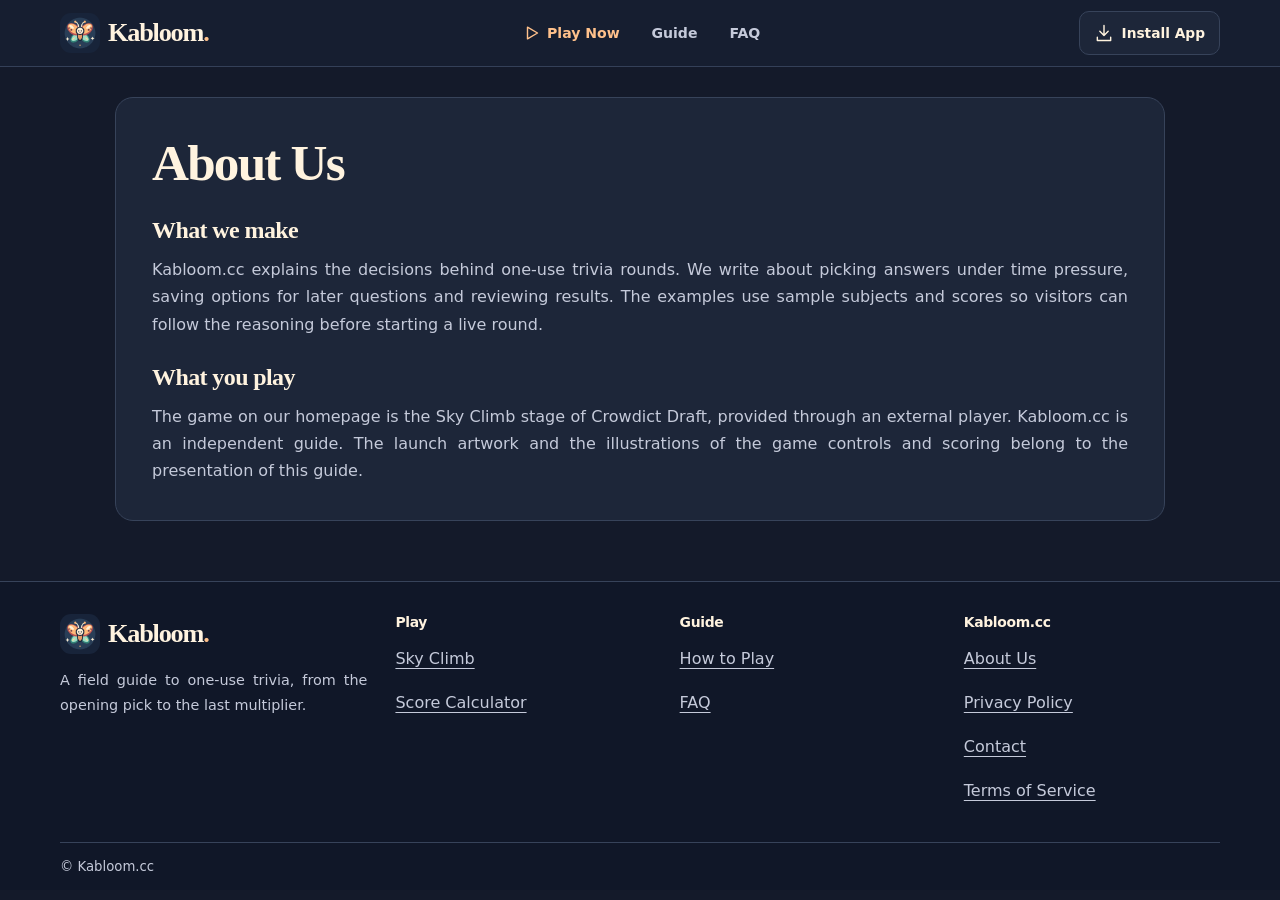
==== about/index.html @ 03c5b760 "Publish Kabloom static site" ====
<!doctype html>
<html lang="en"><head><meta charset="utf-8"><meta name="viewport" content="width=device-width, initial-scale=1">
<title>About Us | Kabloom.cc</title><meta name="description" content="Learn why Kabloom.cc pairs a one-use trivia strategy guide with the independent Sky Climb challenge.">
<link rel="canonical" href="https://kabloom.cc/about/">
<meta name="theme-color" content="#161d31"><meta property="og:type" content="website"><meta property="og:site_name" content="Kabloom.cc">
<meta property="og:title" content="About Us | Kabloom.cc"><meta property="og:description" content="Learn why Kabloom.cc pairs a one-use trivia strategy guide with the independent Sky Climb challenge.">
<meta property="og:image" content="https://kabloom.cc/images/kabloom-sky-climb-cover.webp"><meta name="twitter:card" content="summary_large_image">
<link rel="icon" type="image/svg+xml" href="/images/kabloom-logo.svg">
<link rel="apple-touch-icon" href="/images/kabloom-icon-192.png"><link rel="manifest" href="/manifest.webmanifest">
<link rel="stylesheet" href="/site.css"><script defer data-domain="kabloom.cc" data-api="https://data.1back.link/api/send" src="https://data.1back.link/js/app.js"></script><script type="module" src="/site.mjs"></script></head>
<body><a class="skip" href="#main">Skip to content</a><header class="top"><div class="top-inner wrap">
  <a href="/" class="brand"><img src="/images/kabloom-logo.webp" width="40" height="40" alt=""><span>Kabloom<span class="brand-dot">.</span></span></a><nav aria-label="Primary navigation"><a class="play-link" href="/#play"><svg viewBox="0 0 24 24" aria-hidden="true" fill="none" stroke="currentColor" stroke-width="1.7" stroke-linecap="round" stroke-linejoin="round"><path d="m9 5 12 7-12 7V5Z"/></svg><span>Play Now</span></a><a class="guide-link" href="/#guide">Guide</a><a class="faq-link" href="/#faq">FAQ</a></nav>
  <button class="button install" type="button" data-install><svg viewBox="0 0 24 24" aria-hidden="true" fill="none" stroke="currentColor" stroke-width="1.7" stroke-linecap="round" stroke-linejoin="round"><path d="M12 3v12m-5-5 5 5 5-5M4 17v4h16v-4"/></svg><span>Install App</span></button>
</div></header><main id="main" class="reading wrap info"><article class="panel prose"><h1>About Us</h1>
      <section><h2>What we make</h2><p>Kabloom.cc explains the decisions behind one-use trivia rounds. We write about picking answers under time pressure, saving options for later questions and reviewing results. The examples use sample subjects and scores so visitors can follow the reasoning before starting a live round.</p></section><section><h2>What you play</h2><p>The game on our homepage is the Sky Climb stage of Crowdict Draft, provided through an external player. Kabloom.cc is an independent guide. The launch artwork and the illustrations of the game controls and scoring belong to the presentation of this guide.</p></section></article></main><footer class="footer"><div class="footer-grid wrap">
  <div><a href="/" class="brand"><img src="/images/kabloom-logo.webp" width="40" height="40" alt=""><span>Kabloom<span class="brand-dot">.</span></span></a><p>A field guide to one-use trivia, from the opening pick to the last multiplier.</p></div>
  <nav aria-label="Game"><h2>Play</h2><a href="/#play">Sky Climb</a><a href="/#calculator">Score Calculator</a></nav>
  <nav aria-label="Guide"><h2>Guide</h2><a href="/#guide">How to Play</a><a href="/#faq">FAQ</a></nav>
  <nav aria-label="Site information"><h2>Kabloom.cc</h2><a href="/about/">About Us</a><a href="/privacy/">Privacy Policy</a><a href="/contact/">Contact</a><a href="/terms/">Terms of Service</a></nav>
</div><div class="copyright wrap">© Kabloom.cc</div></footer><dialog id="install-dialog" aria-labelledby="install-title"><div class="dialog-body">
  <button type="button" class="icon-button" aria-label="Close installation help" title="Close installation help" data-close-dialog><svg viewBox="0 0 24 24" aria-hidden="true" fill="none" stroke="currentColor" stroke-width="1.7" stroke-linecap="round" stroke-linejoin="round"><path d="m6 6 12 12M6 18 18 6"/></svg></button>
  <h2 id="install-title">Install Kabloom</h2><p>Keep the guide one tap away. The live game needs internet access.</p>
  <button type="button" class="button primary" id="native-install" hidden><svg viewBox="0 0 24 24" aria-hidden="true" fill="none" stroke="currentColor" stroke-width="1.7" stroke-linecap="round" stroke-linejoin="round"><path d="M12 3v12m-5-5 5 5 5-5M4 17v4h16v-4"/></svg> Install app</button>
  <div id="install-help"><p>On iPhone or iPad, open Safari’s Share menu and choose <strong>Add to Home Screen</strong>. On other browsers, look for <strong>Install</strong> or <strong>Add to Home Screen</strong> in the browser menu. You can also bookmark this page.</p></div>
  <button type="button" class="button secondary" data-copy>Copy site link</button>
  <label class="share-field" hidden>Site link <input readonly value="https://kabloom.cc/"></label><p role="status" class="feedback"></p>
</div></dialog></body></html>
---- site.css ----
:root {
  color-scheme: dark;
  --page: #141a2a;
  --panel: #1d2639;
  --dark: #101728;
  --line: #37435a;
  --text: #fff3df;
  --muted: #c5cada;
  --mint: #a2e0c8;
  --peach: #ffc18b;
  --font-heading: Georgia, "Times New Roman", serif;
  font-family: system-ui, -apple-system, "Segoe UI", sans-serif;
  background: var(--page);
  color: var(--text);
}
* { box-sizing: border-box; }
[hidden] { display: none !important; }
body { margin: 0; }
a { color: var(--mint); text-underline-offset: .24em; }
button, input, select { font: inherit; }
button, summary { cursor: pointer; }
button { color: inherit; }
button:disabled { cursor: wait; opacity: .72; }
img { max-width: 100%; display: block; }
svg { width: 20px; height: 20px; flex: 0 0 auto; }
h1, h2 { font-family: var(--font-heading); font-weight: 700; text-wrap: balance; line-height: 1.12; margin: 0 0 .5em; }
h1 { font-size: clamp(1.9rem, 4vw, 3.25rem); letter-spacing: -.035em; }
h2 { font-size: clamp(1.48rem, 2.8vw, 2.25rem); letter-spacing: -.025em; }
p, figcaption, .prose li {
  text-align: justify;
  text-align-last: start;
  hyphens: auto;
  overflow-wrap: anywhere;
  line-height: 1.7;
  color: var(--muted);
}
p { margin: 0 0 .85em; }
p:last-child { margin-bottom: 0; }
:focus-visible { outline: 3px solid var(--mint); outline-offset: 3px; }
.wrap { width: min(1160px, calc(100% - 40px)); margin-inline: auto; }
.skip { position: absolute; z-index: 6; inset: 5px auto auto 10px; transform: translateY(-180%); padding: 10px; background: var(--dark); }
.skip:focus { transform: none; }
.top { border-bottom: 1px solid #344058; background: #161e30; }
.top-inner { min-height: 66px; display: grid; grid-template-columns: 1fr auto 1fr; align-items: center; gap: 16px; }
.brand { display: inline-flex; width: fit-content; align-items: center; gap: 8px; color: var(--text); text-decoration: none; font: 700 1.64rem/1 var(--font-heading); letter-spacing: -.045em; min-height: 44px; }
.brand img { border-radius: 11px; }
.brand-dot { color: var(--peach); }
.top nav { display: flex; align-items: center; gap: 8px; }
.top nav a, .jump-links a, .after-player a {
  min-height: 44px; padding: 0 12px; display: inline-flex; align-items: center; justify-content: center; gap: 7px;
  border-radius: 10px; text-decoration: none; color: var(--muted); font-weight: 650; font-size: .88rem;
}
.top nav a:hover, .jump-links a:hover, .after-player a:hover { background: #2b354b; color: var(--text); }
.top nav .play-link { color: var(--peach); animation: play-more-bounce 1s ease-in-out infinite both; will-change: transform; }
@keyframes play-more-bounce {
  0%, 100% { transform: translate3d(0, 0, 0); }
  40% { transform: translate3d(0, -8px, 0); }
  58% { transform: translate3d(0, -3px, 0); }
}
.button, .icon-button {
  border-radius: 10px; border: 1px solid var(--line); min-height: 44px; display: inline-flex; align-items: center;
  justify-content: center; gap: 8px; padding: 8px 14px; font-weight: 700; text-decoration: none; color: var(--text); background: var(--panel);
  transition: background-color .18s, border-color .18s;
}
.install { justify-self: end; white-space: nowrap; font-size: .86rem; }
.button:hover, .icon-button:hover { border-color: var(--mint); background: #29384f; }
.primary { background: var(--peach); border-color: var(--peach); color: #291a21; }
.primary:hover { background: #ffe0b9; border-color: #ffe0b9; }
.secondary { background: #27334a; }
.icon-button { width: 44px; height: 44px; padding: 0; }
.icon-button[aria-pressed="true"] { color: var(--peach); border-color: var(--peach); }
#save[aria-pressed="true"] svg { fill: currentColor; }
.play-section { width: min(1120px, calc(100% - 40px)); margin-top: 24px; }
@media (min-width: 801px) {
  .play-section { width: min(1120px, calc(100% - 40px), max(730px, (100svh - 250px) * 16 / 9)); }
}
.game-heading { display: flex; justify-content: space-between; align-items: center; gap: 12px; margin-bottom: 14px; }
.game-heading h1 { margin-bottom: 5px; }
.game-heading p { color: var(--mint); font-size: .92rem; }
.page-actions, .player-actions { display: flex; gap: 6px; }
.player { border-radius: 17px; background: var(--dark); border: 1px solid var(--line); overflow: hidden; box-shadow: 0 17px 48px #0004; }
.player-bar { display: flex; min-height: 53px; justify-content: space-between; align-items: center; padding: 4px 8px 4px 14px; gap: 6px; }
.player-bar > span { display: inline-flex; gap: 8px; align-items: center; font-size: .83rem; font-weight: 700; white-space: nowrap; }
.player-bar i { width: 8px; height: 8px; border-radius: 50%; background: var(--mint); }
.viewport { width: 100%; aspect-ratio: 16 / 9; position: relative; background: #151929; }
.launch-cover, .launch-cover::after, .viewport iframe { position: absolute; inset: 0; width: 100%; height: 100%; border: 0; }
.launch-cover img { width: 100%; height: 100%; object-fit: cover; }
.launch-cover::after { content: ""; background: linear-gradient(90deg, #10162ad9, #10162a55 49%, transparent 75%); pointer-events: none; }
.cover-copy { position: absolute; z-index: 1; inset: 0 auto 0 6.5%; display: flex; flex-direction: column; align-items: start; justify-content: center; gap: clamp(5px, 2vw, 22px); }
.cover-copy > span { color: var(--mint); font-weight: 750; font-size: clamp(.67rem, 1.4vw, .84rem); letter-spacing: .11em; text-transform: uppercase; }
.cover-copy strong { font: 700 clamp(1.45rem, 5.5vw, 4.7rem)/.97 var(--font-heading); letter-spacing: -.05em; }
.cover-copy .button { margin-top: 4px; }
.player:fullscreen { display: grid; grid-template-rows: auto minmax(0, 1fr) auto; place-items: center; background: var(--dark); }
.player:fullscreen > .player-bar, .player:fullscreen > .player-status { width: 100%; }
.player:fullscreen .viewport { align-self: center; width: min(100%, (100dvh - 104px) * 16 / 9); }
.player-status { margin: 0; padding: 8px 14px; font-size: .85rem; }
.after-player { min-height: 49px; display: flex; align-items: center; gap: 2px; flex-wrap: wrap; }
.after-player span { color: var(--mint); font-size: .83rem; margin-left: auto; }
.reading { width: min(1050px, calc(100% - 40px)); padding: 30px 0 60px; }
.panel { border-radius: 18px; border: 1px solid var(--line); padding: clamp(16px, 4vw, 36px); background: var(--panel); }
.overview { background: linear-gradient(130deg, #24394a, var(--panel) 68%); }
.jump-links { display: flex; gap: 7px; flex-wrap: wrap; margin-top: 14px; }
.jump-links a { border: 1px solid var(--line); color: var(--mint); }
.chapter { display: grid; grid-template-columns: minmax(0, 1.22fr) minmax(0, 1fr); align-items: center; gap: clamp(22px, 4vw, 48px); padding-block: 32px; border-bottom: 1px solid var(--line); }
.chapter figure { margin: 0; border: 1px solid var(--line); border-radius: 15px; background: var(--panel); }
.chapter figure a { display: block; border-radius: 15px 15px 0 0; }
.chapter figure img { width: 100%; aspect-ratio: 100 / 62; height: auto; object-fit: cover; border-radius: inherit; }
.chapter figcaption { padding: 9px 14px; font-size: .85rem; }
.calculator { margin-block: 28px; display: grid; grid-template-columns: repeat(2, minmax(0, 1fr)); gap: 26px; }
.calculator form { display: grid; gap: 12px; }
.score-inputs, .score-result { display: grid; gap: 10px; grid-template-columns: repeat(2, minmax(0, 1fr)); }
.score-inputs label { display: grid; gap: 6px; font-size: .87rem; font-weight: 650; }
.score-inputs select, .share-field input { min-height: 44px; width: 100%; border: 1px solid #657491; border-radius: 8px; padding: 6px 9px; color: var(--text); background: var(--dark); }
.score-result span { display: flex; flex-direction: column; justify-content: space-between; padding: 9px; border-radius: 9px; background: #14263a; color: var(--muted); font-size: .8rem; }
.score-result strong { color: var(--mint); font: 700 2rem/1.15 var(--font-heading); }
.faq { margin-top: 28px; }
.faq details { border-top: 1px solid var(--line); }
.faq summary { padding: 12px 0; min-height: 44px; color: var(--text); font-weight: 700; }
.faq summary::marker { color: var(--mint); }
.faq details p { padding: 0 0 14px; }
.final-cta { display: grid; grid-template-columns: minmax(0, 1fr) auto; align-items: center; gap: 25px; margin-top: 30px; }
.prose section { margin-top: 26px; }
.prose h2 { font-size: 1.5rem; }
.info { min-height: 45vh; }
.footer { background: #101728; border-top: 1px solid var(--line); }
.footer-grid { display: grid; grid-template-columns: 1.2fr repeat(3, minmax(0, 1fr)); gap: 28px; padding-block: 30px; }
.footer-grid nav h2 { font: 750 .87rem/1.5 system-ui, sans-serif; min-height: 24px; margin: 0; }
.footer-grid nav a { min-height: 44px; width: fit-content; display: flex; align-items: center; color: var(--muted); }
.footer-grid p { margin-top: 10px; font-size: .9rem; }
.copyright { padding-block: 16px; border-top: 1px solid var(--line); color: var(--muted); font-size: .83rem; }
dialog { padding: 0; border: 1px solid #657491; border-radius: 17px; background: var(--panel); color: var(--text); width: min(470px, calc(100% - 30px)); max-height: calc(100dvh - 30px); }
dialog::backdrop { background: #080d19d9; }
.dialog-body { position: relative; padding: 24px; }
.dialog-body h2 { margin-right: 45px; }
.dialog-body > .icon-button { position: absolute; top: 10px; right: 10px; }
.dialog-body > .button { margin-block: 8px; }
.share-field { display: block; }
#art-dialog { width: min(1050px, calc(100% - 24px)); }
#art-dialog .dialog-body { padding-top: 62px; }
#art-dialog img { max-height: calc(100dvh - 130px); object-fit: contain; margin: auto; }
@media (max-width: 700px) {
  .wrap, .play-section, .reading { width: calc(100% - 28px); }
  .play-section { margin-top: 15px; }
  .top-inner { grid-template-columns: minmax(0, 1fr) auto; gap: 0 8px; padding-block: 5px; }
  .top nav { grid-column: 1 / -1; grid-row: 2; justify-content: start; }
  .top nav a { padding-inline: 9px; }
  .install { grid-column: 2; grid-row: 1; }
  .chapter, .calculator, .final-cta { grid-template-columns: 1fr; }
  .footer-grid { grid-template-columns: repeat(2, minmax(0, 1fr)); gap: 18px; }
  .footer-grid > :first-child { grid-column: 1 / -1; }
}
@media (max-width: 430px) {
  .game-heading { align-items: start; flex-direction: column; gap: 7px; }
  .game-heading p { font-size: .84rem; }
  .game-heading { position: relative; }
  .page-actions { order: 2; }
  .cover-copy { inset-inline-start: 5%; }
  .cover-copy .button { padding-inline: 10px; }
  .footer-grid > :last-child { grid-column: 1 / -1; display: grid; grid-template-columns: 1fr 1fr; }
  .footer-grid > :last-child h2 { grid-column: 1 / -1; }
}
@media (max-height: 540px) and (orientation: landscape) {
  .top-inner { grid-template-columns: minmax(0, 1fr) auto auto; gap: 8px; padding-block: 0; min-height: 52px; }
  .top nav { grid-column: 2; grid-row: 1; }
  .install { grid-column: 3; grid-row: 1; }
  .play-section { margin-top: 8px; }
  .game-heading h1 { font-size: 1.7rem; }
  .play-section { width: min(calc(100% - 28px), max(360px, (100svh - 178px) * 16 / 9)); }
  .cover-copy strong { font-size: clamp(1.55rem, 7svh, 3rem); }
}
@media (max-width: 540px) and (max-height: 540px) and (orientation: landscape) {
  .top nav .guide-link, .top nav .faq-link { display: none; }
}
@media (prefers-reduced-motion: reduce) {
  .top nav .play-link { animation: none; }
  .button, .icon-button { transition: none; }
}
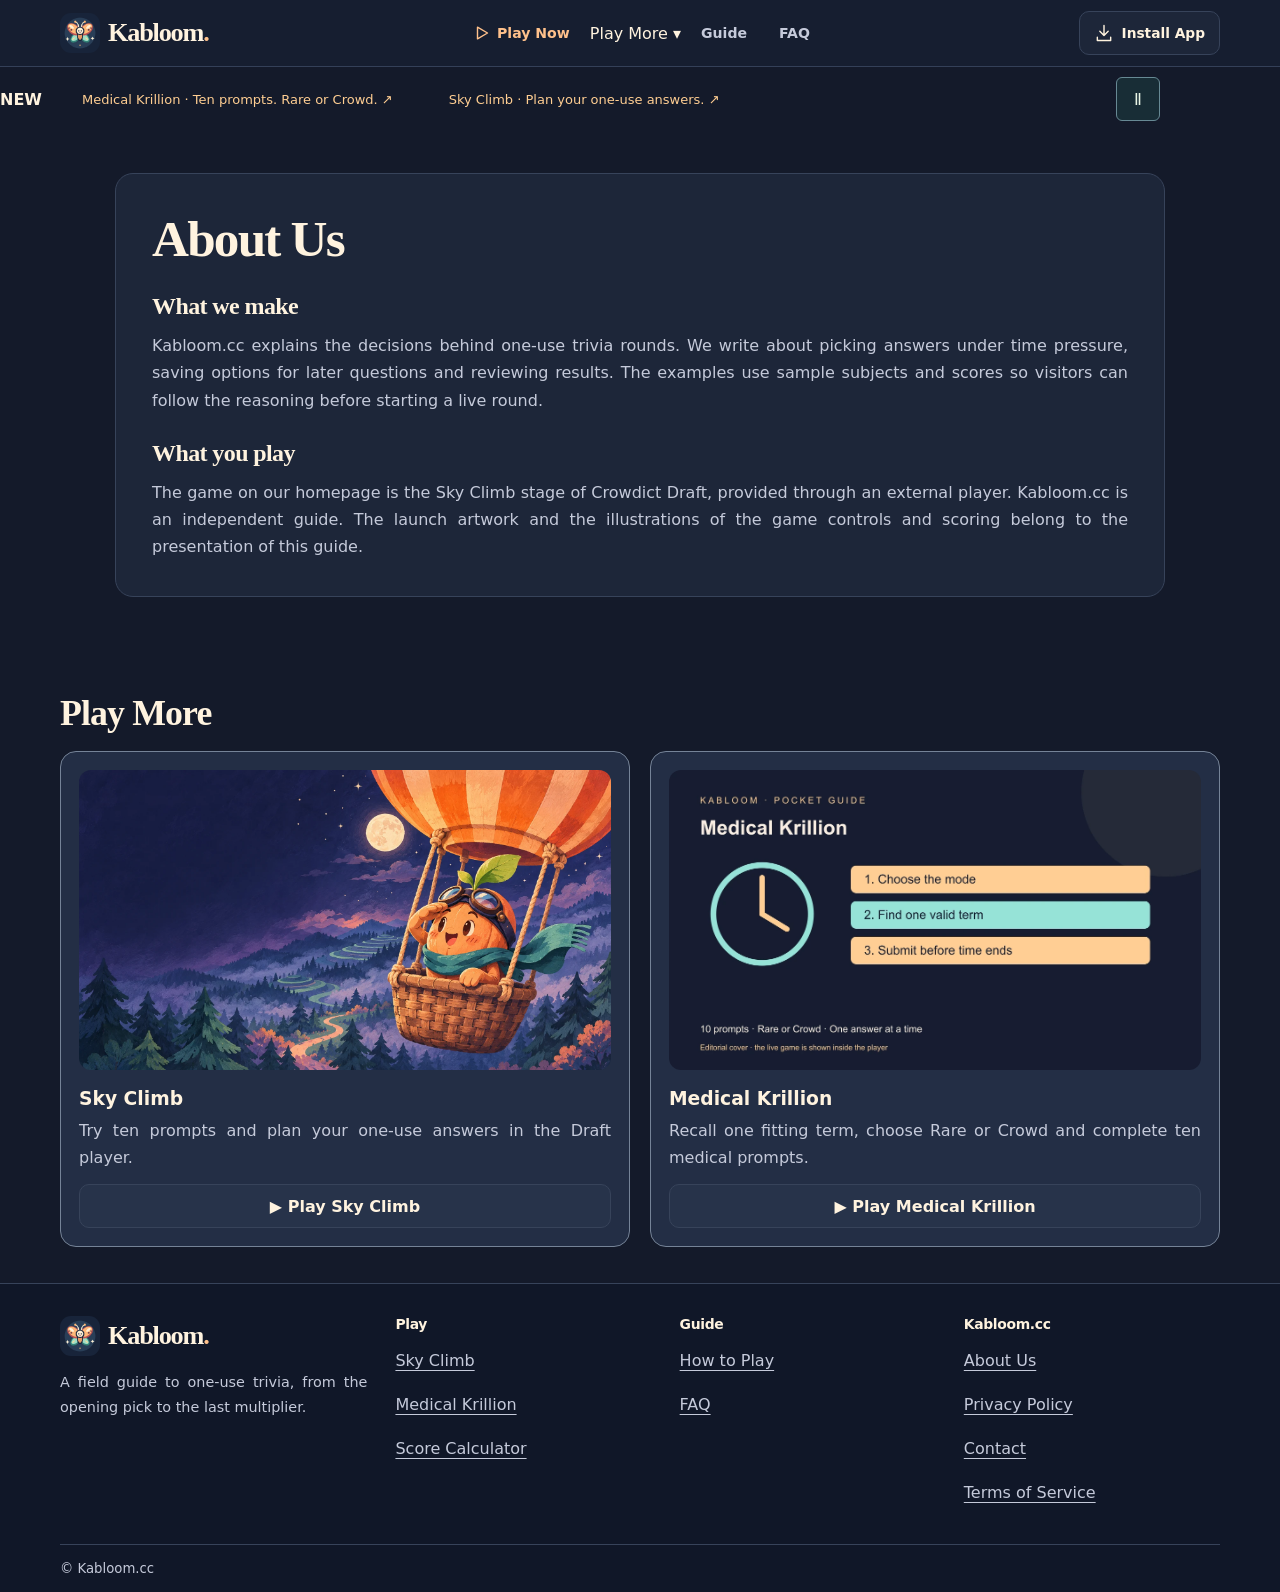
==== commit 02b243b9: "add medical game" ====
--- a/about/index.html
+++ b/about/index.html
@@ -7,14 +7,14 @@
 <meta property="og:image" content="https://kabloom.cc/images/kabloom-sky-climb-cover.webp"><meta name="twitter:card" content="summary_large_image">
 <link rel="icon" type="image/svg+xml" href="/images/kabloom-logo.svg">
 <link rel="apple-touch-icon" href="/images/kabloom-icon-192.png"><link rel="manifest" href="/manifest.webmanifest">
-<link rel="stylesheet" href="/site.css"><script defer data-domain="kabloom.cc" data-api="https://data.1back.link/api/send" src="https://data.1back.link/js/app.js"></script><script type="module" src="/site.mjs"></script></head>
+<link rel="stylesheet" href="/site.css"><link rel="stylesheet" href="/medical-guide.css?v=2ea54ebb9d00"><script defer src="/medical-guide.js?v=2ea54ebb9d00"></script><script defer data-domain="kabloom.cc" data-api="https://data.1back.link/api/send" src="https://data.1back.link/js/app.js"></script><script type="module" src="/site.mjs"></script></head>
 <body><a class="skip" href="#main">Skip to content</a><header class="top"><div class="top-inner wrap">
-  <a href="/" class="brand"><img src="/images/kabloom-logo.webp" width="40" height="40" alt=""><span>Kabloom<span class="brand-dot">.</span></span></a><nav aria-label="Primary navigation"><a class="play-link" href="/#play"><svg viewBox="0 0 24 24" aria-hidden="true" fill="none" stroke="currentColor" stroke-width="1.7" stroke-linecap="round" stroke-linejoin="round"><path d="m9 5 12 7-12 7V5Z"/></svg><span>Play Now</span></a><a class="guide-link" href="/#guide">Guide</a><a class="faq-link" href="/#faq">FAQ</a></nav>
+  <a href="/" class="brand"><img src="/images/kabloom-logo.webp" width="40" height="40" alt=""><span>Kabloom<span class="brand-dot">.</span></span></a><nav aria-label="Primary navigation"><a class="play-link" href="/#play"><svg viewBox="0 0 24 24" aria-hidden="true" fill="none" stroke="currentColor" stroke-width="1.7" stroke-linecap="round" stroke-linejoin="round"><path d="m9 5 12 7-12 7V5Z"/></svg><span>Play Now</span></a><details class="medical-more"><summary>Play More ▾</summary><div><a href="/">Sky Climb</a><a href="/medical-krillion/">Medical Krillion</a></div></details><a class="guide-link" href="/#guide">Guide</a><a class="faq-link" href="/#faq">FAQ</a></nav>
   <button class="button install" type="button" data-install><svg viewBox="0 0 24 24" aria-hidden="true" fill="none" stroke="currentColor" stroke-width="1.7" stroke-linecap="round" stroke-linejoin="round"><path d="M12 3v12m-5-5 5 5 5-5M4 17v4h16v-4"/></svg><span>Install App</span></button>
-</div></header><main id="main" class="reading wrap info"><article class="panel prose"><h1>About Us</h1>
-      <section><h2>What we make</h2><p>Kabloom.cc explains the decisions behind one-use trivia rounds. We write about picking answers under time pressure, saving options for later questions and reviewing results. The examples use sample subjects and scores so visitors can follow the reasoning before starting a live round.</p></section><section><h2>What you play</h2><p>The game on our homepage is the Sky Climb stage of Crowdict Draft, provided through an external player. Kabloom.cc is an independent guide. The launch artwork and the illustrations of the game controls and scoring belong to the presentation of this guide.</p></section></article></main><footer class="footer"><div class="footer-grid wrap">
+</div></header><aside class="medical-updates wrap" aria-label="Game updates" data-paused="false"><strong>NEW</strong><div class="update-window"><div class="update-track"><div class="update-group" ><a href="/medical-krillion/" target="_blank" rel="noopener noreferrer" >Medical Krillion · Ten prompts. Rare or Crowd. ↗</a><a href="/#play" target="_blank" rel="noopener noreferrer" >Sky Climb · Plan your one-use answers. ↗</a></div><div class="update-group" aria-hidden="true"><a href="/medical-krillion/" target="_blank" rel="noopener noreferrer" tabindex="-1">Medical Krillion · Ten prompts. Rare or Crowd. ↗</a><a href="/#play" target="_blank" rel="noopener noreferrer" tabindex="-1">Sky Climb · Plan your one-use answers. ↗</a></div></div></div><button type="button" data-pause-updates aria-label="Pause updates" title="Pause updates" aria-pressed="false">Ⅱ</button></aside><main id="main" class="reading wrap info"><article class="panel prose"><h1>About Us</h1>
+      <section><h2>What we make</h2><p>Kabloom.cc explains the decisions behind one-use trivia rounds. We write about picking answers under time pressure, saving options for later questions and reviewing results. The examples use sample subjects and scores so visitors can follow the reasoning before starting a live round.</p></section><section><h2>What you play</h2><p>The game on our homepage is the Sky Climb stage of Crowdict Draft, provided through an external player. Kabloom.cc is an independent guide. The launch artwork and the illustrations of the game controls and scoring belong to the presentation of this guide.</p></section></article></main><section class="wrap medical-collection" aria-labelledby="more-games-title"><h2 id="more-games-title">Play More</h2><div class="medical-card-grid"><article><a href="/"><img src="/images/kabloom-sky-climb-cover.webp" alt="Sky Climb cover with a flying seed" width="1200" height="675" loading="lazy"></a><h3>Sky Climb</h3><p>Try ten prompts and plan your one-use answers in the Draft player.</p><a class="button secondary" href="/">▶ Play Sky Climb</a></article><article><a href="/medical-krillion/"><img src="/medical-art/medical-krillion-cover.webp" alt="Medical Krillion pocket guide cover with a timer and reminders" width="1200" height="675" loading="lazy"></a><h3>Medical Krillion</h3><p>Recall one fitting term, choose Rare or Crowd and complete ten medical prompts.</p><a class="button secondary" href="/medical-krillion/">▶ Play Medical Krillion</a></article></div></section><footer class="footer"><div class="footer-grid wrap">
   <div><a href="/" class="brand"><img src="/images/kabloom-logo.webp" width="40" height="40" alt=""><span>Kabloom<span class="brand-dot">.</span></span></a><p>A field guide to one-use trivia, from the opening pick to the last multiplier.</p></div>
-  <nav aria-label="Game"><h2>Play</h2><a href="/#play">Sky Climb</a><a href="/#calculator">Score Calculator</a></nav>
+  <nav aria-label="Game"><h2>Play</h2><a href="/#play">Sky Climb</a><a href="/medical-krillion/">Medical Krillion</a><a href="/#calculator">Score Calculator</a></nav>
   <nav aria-label="Guide"><h2>Guide</h2><a href="/#guide">How to Play</a><a href="/#faq">FAQ</a></nav>
   <nav aria-label="Site information"><h2>Kabloom.cc</h2><a href="/about/">About Us</a><a href="/privacy/">Privacy Policy</a><a href="/contact/">Contact</a><a href="/terms/">Terms of Service</a></nav>
 </div><div class="copyright wrap">© Kabloom.cc</div></footer><dialog id="install-dialog" aria-labelledby="install-title"><div class="dialog-body">
--- a/site.css
+++ b/site.css
@@ -175,3 +175,7 @@
   .top nav .play-link { animation: none; }
   .button, .icon-button { transition: none; }
 }
+
+.medical-updates{display:flex;align-items:center;gap:12px;padding:10px 0;margin:0 0 12px;min-width:0}.medical-updates .update-window{min-width:0;overflow:hidden;scrollbar-width:none;flex:1}.medical-updates .update-track{display:flex;width:max-content;animation:medical-news 100s linear infinite!important}.medical-updates .update-group{display:flex;flex-wrap:nowrap;flex-shrink:0;min-width:85vw}.medical-updates a{display:flex;align-items:center;min-height:44px;padding:0 28px;font-size:13px;text-decoration:none}.medical-updates button{min-width:44px;min-height:44px;border:1px solid #678994;background:#182d36;color:#e7f4e5;border-radius:6px;cursor:pointer}.medical-updates[data-paused=true] .update-track,.medical-updates .update-window:has(:focus-visible) .update-track{animation-play-state:paused!important}.medical-updates .update-window::-webkit-scrollbar{display:none}@keyframes medical-news{0%,4%{transform:translate3d(0,0,0)}100%{transform:translate3d(-50%,0,0)}}
+
+.medical-more{position:relative}.medical-more summary{display:flex;align-items:center;min-height:44px;cursor:pointer;white-space:nowrap}.medical-more>div{position:absolute;top:46px;right:0;z-index:90;width:210px;padding:12px;background:#232e45;border:1px solid #758397;border-radius:10px}.medical-more>div a{display:block;padding:12px;min-height:44px}.medical-collection{margin-block:36px}.medical-card-grid{display:grid;grid-template-columns:repeat(2,minmax(0,1fr));gap:20px}.medical-card-grid article{display:flex;flex-direction:column;padding:18px;border:1px solid #758397;border-radius:16px;background:#232e45}.medical-card-grid img{width:100%;height:auto;aspect-ratio:16/9;object-fit:contain;border-radius:12px}.medical-card-grid h3{margin-block:18px 8px}.medical-card-grid p{flex:1;text-align:justify;text-align-last:start}.medical-card-grid .button{margin-top:auto;min-height:44px}.medical-updates a{color:#ffce92}@media(max-width:600px){.medical-card-grid{grid-template-columns:1fr}.top .guide-link,.top .faq-link{display:none}.top nav{gap:8px}.medical-more summary{font-size:12px}}
--- a/medical-guide.css
+++ b/medical-guide.css
@@ -0,0 +1,23 @@
+
+medical-guide{display:block;--mg-bg:#102e27;--mg-panel:#183c32;--mg-text:#f0f4e6;--mg-muted:#c4d7c9;--mg-accent:#b4ebc5;--mg-line:#66877a;color:var(--mg-text);font-family:inherit}
+medical-guide[data-theme=atlas]{--mg-bg:#101d35;--mg-panel:#182945;--mg-text:#f3f1ff;--mg-muted:#c3cce2;--mg-accent:#8bcde8;--mg-line:#687d9e}
+medical-guide[data-theme=night]{--mg-bg:#161d31;--mg-panel:#232e45;--mg-text:#f9eee0;--mg-muted:#d5d9df;--mg-accent:#ffce92;--mg-line:#758397}
+medical-guide *,medical-guide *:before,medical-guide *:after{box-sizing:border-box}medical-guide [hidden]{display:none!important}
+medical-guide .mg-head{padding:16px 0 10px}medical-guide .mg-kicker{font:700 11px/1.4 system-ui,sans-serif;letter-spacing:.14em;color:var(--mg-accent);margin:0 0 8px}
+medical-guide h1{font-size:clamp(26px,3.4vw,42px);line-height:1.1;margin:0 0 10px;letter-spacing:-.025em}medical-guide h2{font-size:clamp(22px,2.5vw,31px);line-height:1.2;margin:0 0 18px}medical-guide h3{font-size:20px;line-height:1.3;margin:0 0 12px}
+medical-guide p,medical-guide li,medical-guide figcaption{max-width:none;width:100%;text-align:justify;text-align-last:start;hyphens:auto;overflow-wrap:anywhere;line-height:1.8}medical-guide p{margin:0 0 18px}medical-guide a{color:var(--mg-accent)}
+medical-guide .mg-frame{aspect-ratio:16/9;background:var(--mg-bg);position:relative;border:1px solid var(--mg-line);border-radius:12px;overflow:hidden}medical-guide iframe{position:absolute;inset:0;width:100%;height:100%;border:0;display:block}medical-guide .mg-frame:fullscreen{border:0;border-radius:0;width:100%;height:100%;background:#090d18}
+medical-guide .mg-tools,medical-guide .mg-actions{display:grid;grid-template-columns:repeat(3,minmax(0,1fr));gap:10px;margin:12px 0}medical-guide .mg-tools button,medical-guide .mg-tools a,medical-guide .mg-actions button{display:flex;align-items:center;justify-content:center;gap:8px;min-height:44px;padding:10px 12px;border:1px solid var(--mg-line);border-radius:8px;background:var(--mg-panel);color:var(--mg-text);font:600 14px/1.4 system-ui,sans-serif;text-decoration:none;cursor:pointer}medical-guide svg{flex-shrink:0}medical-guide a:focus-visible,medical-guide button:focus-visible,medical-guide input:focus-visible,medical-guide summary:focus-visible{outline:3px solid var(--mg-accent);outline-offset:3px}
+medical-guide .mg-status{font-size:13px;color:var(--mg-muted);min-height:24px}medical-guide .mg-jumps{display:flex;flex-wrap:wrap;gap:10px;margin:12px 0 30px;border-block:1px solid var(--mg-line);padding:12px 0}medical-guide .mg-jumps a{min-height:44px;padding:10px 14px;text-decoration:none;background:var(--mg-panel);border-radius:24px;font-size:14px}
+medical-guide .mg-lab{border:1px solid var(--mg-line);padding:clamp(18px,3vw,30px);border-radius:16px;margin:28px 0;background:var(--mg-panel)}medical-guide fieldset{border:0;padding:0;margin:18px 0;min-width:0}medical-guide legend{font-weight:700;margin-bottom:10px}medical-guide .mg-choices{display:grid;grid-template-columns:repeat(3,minmax(0,1fr));gap:10px}medical-guide label{display:flex;gap:10px;align-items:center;min-height:48px;padding:12px;border:1px solid var(--mg-line);border-radius:8px;cursor:pointer;font-size:15px;line-height:1.4}medical-guide label:has(input:checked){background:var(--mg-bg);border-color:var(--mg-accent)}medical-guide input{accent-color:var(--mg-accent);min-width:18px;min-height:18px}medical-guide output{display:block;min-height:74px;padding:16px;border-left:4px solid var(--mg-accent);background:var(--mg-bg);line-height:1.6;text-align:justify;text-align-last:start}
+medical-guide .mg-article{display:block;max-width:none;width:100%}medical-guide .mg-section{padding:24px 0;border-bottom:1px solid var(--mg-line);max-width:none;width:100%}medical-guide figure{margin:20px 0;width:100%}medical-guide figure img{display:block;width:100%;height:auto;aspect-ratio:16/9;object-fit:contain;background:var(--mg-bg);border-radius:12px}medical-guide figcaption{font-size:13px;color:var(--mg-muted);margin-top:10px}medical-guide .mg-section-no{display:block;color:var(--mg-accent);font:600 12px/1.6 system-ui,sans-serif;letter-spacing:.12em;margin-bottom:10px}
+medical-guide[data-theme=atlas] .mg-section{border-left:2px solid var(--mg-line);padding:24px 0 24px 24px;border-bottom:0;margin-bottom:20px}medical-guide[data-theme=night] .mg-section{border:1px solid var(--mg-line);padding:24px;border-radius:16px;margin:22px 0;background:var(--mg-panel)}medical-guide .mg-faq{margin:32px 0}medical-guide details{border-bottom:1px solid var(--mg-line);padding:14px 0}medical-guide summary{cursor:pointer;min-height:44px;font-weight:600;line-height:1.5;padding:10px 0}medical-guide details p{margin:10px 0 16px}medical-guide .mg-steps{display:grid;grid-template-columns:repeat(3,minmax(0,1fr));gap:14px;margin:20px 0}medical-guide .mg-steps div{padding:18px;border:1px solid var(--mg-line);border-radius:12px}medical-guide .mg-steps b{display:block;color:var(--mg-accent);margin-bottom:8px}medical-guide .mg-steps p{font-size:14px;margin:0}
+@media(min-width:900px){medical-guide[data-theme=forest] .mg-photo{display:grid;grid-template-columns:minmax(0,1fr) minmax(0,1fr);align-items:start;gap:28px}medical-guide[data-theme=forest] .mg-photo figure{position:sticky;top:90px;margin-top:0}medical-guide[data-theme=atlas] .mg-photo figure{max-width:800px;margin-inline:auto}medical-guide[data-theme=night] .mg-photo figure{float:right;width:46%;margin:0 0 18px 24px}medical-guide[data-theme=night] .mg-section:after{content:'';display:block;clear:both}}
+@media(max-width:600px){medical-guide .mg-choices,medical-guide .mg-steps{grid-template-columns:1fr}medical-guide .mg-tools{gap:6px}medical-guide .mg-tools button,medical-guide .mg-tools a{padding:8px 4px;font-size:12px;gap:4px}medical-guide[data-theme=atlas] .mg-section{padding-left:14px}medical-guide[data-theme=night] .mg-section{padding:18px}medical-guide .mg-actions{grid-template-columns:repeat(2,minmax(0,1fr))}}
+
+/* 小屏保留16:9展示，使用完整玩家窗口，避免第三方界面的开始按钮被窄框裁切。 */
+medical-guide input[type=radio],medical-guide input[type=checkbox]{width:18px;height:18px;flex:0 0 18px;margin:0;padding:0}
+medical-guide label{justify-content:flex-start;font-weight:500;text-align:start}
+medical-guide .mg-phone-launch{display:none}
+@media(max-width:600px){medical-guide .mg-phone-launch{position:absolute;inset:0;display:flex;flex-direction:column;align-items:center;justify-content:center;gap:10px;padding:12px;background:var(--mg-bg);z-index:2}medical-guide .mg-phone-launch img{position:absolute;inset:0;width:100%;height:100%;object-fit:cover;opacity:.24}medical-guide .mg-phone-launch a{position:relative;display:flex;align-items:center;justify-content:center;gap:8px;min-height:48px;padding:12px 18px;background:var(--mg-accent);color:var(--mg-bg);border-radius:8px;font:700 15px/1.4 system-ui,sans-serif;text-decoration:none}medical-guide .mg-phone-launch span{position:relative;font-size:12px;text-align:center;color:var(--mg-text)}medical-guide .mg-frame:fullscreen .mg-phone-launch{display:none}}
+@media(max-width:600px){medical-guide .mg-frame:not(:fullscreen) iframe{visibility:hidden}}
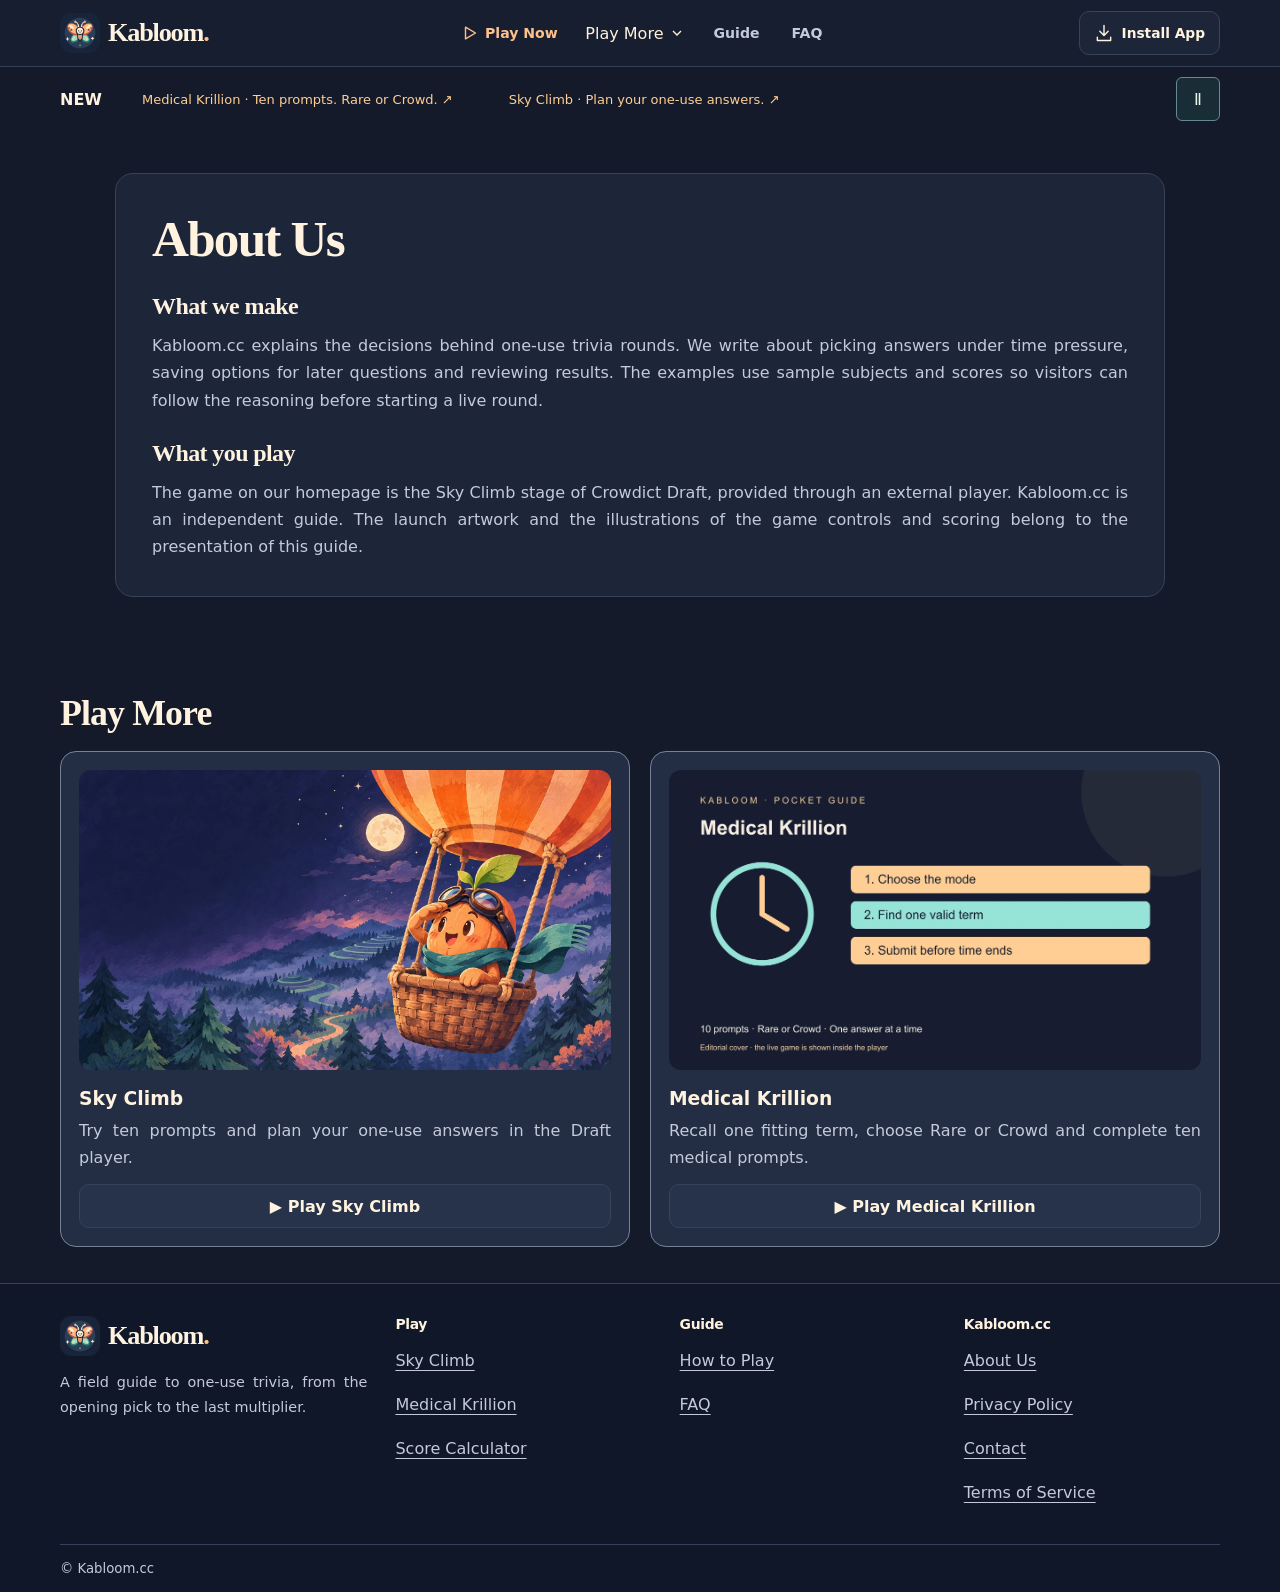
==== commit e8b797a1: "update medical page" ====
--- a/about/index.html
+++ b/about/index.html
@@ -7,9 +7,9 @@
 <meta property="og:image" content="https://kabloom.cc/images/kabloom-sky-climb-cover.webp"><meta name="twitter:card" content="summary_large_image">
 <link rel="icon" type="image/svg+xml" href="/images/kabloom-logo.svg">
 <link rel="apple-touch-icon" href="/images/kabloom-icon-192.png"><link rel="manifest" href="/manifest.webmanifest">
-<link rel="stylesheet" href="/site.css"><link rel="stylesheet" href="/medical-guide.css?v=2ea54ebb9d00"><script defer src="/medical-guide.js?v=2ea54ebb9d00"></script><script defer data-domain="kabloom.cc" data-api="https://data.1back.link/api/send" src="https://data.1back.link/js/app.js"></script><script type="module" src="/site.mjs"></script></head>
+<link rel="stylesheet" href="/site.css?v=8ad3ec94f622"><link rel="stylesheet" href="/medical-guide.css?v=2ea54ebb9d00"><script defer src="/medical-guide.js?v=2ea54ebb9d00"></script><script defer data-domain="kabloom.cc" data-api="https://data.1back.link/api/send" src="https://data.1back.link/js/app.js"></script><script type="module" src="/site.mjs?v=8ad3ec94f622"></script></head>
 <body><a class="skip" href="#main">Skip to content</a><header class="top"><div class="top-inner wrap">
-  <a href="/" class="brand"><img src="/images/kabloom-logo.webp" width="40" height="40" alt=""><span>Kabloom<span class="brand-dot">.</span></span></a><nav aria-label="Primary navigation"><a class="play-link" href="/#play"><svg viewBox="0 0 24 24" aria-hidden="true" fill="none" stroke="currentColor" stroke-width="1.7" stroke-linecap="round" stroke-linejoin="round"><path d="m9 5 12 7-12 7V5Z"/></svg><span>Play Now</span></a><details class="medical-more"><summary>Play More ▾</summary><div><a href="/">Sky Climb</a><a href="/medical-krillion/">Medical Krillion</a></div></details><a class="guide-link" href="/#guide">Guide</a><a class="faq-link" href="/#faq">FAQ</a></nav>
+  <a href="/" class="brand"><img src="/images/kabloom-logo.webp" width="40" height="40" alt=""><span>Kabloom<span class="brand-dot">.</span></span></a><nav aria-label="Primary navigation"><a class="play-link" href="/#play"><svg viewBox="0 0 24 24" aria-hidden="true" fill="none" stroke="currentColor" stroke-width="1.7" stroke-linecap="round" stroke-linejoin="round"><path d="m9 5 12 7-12 7V5Z"/></svg><span>Play Now</span></a><details class="medical-more"><summary>Play More <svg viewBox="0 0 24 24" aria-hidden="true" fill="none" stroke="currentColor" stroke-width="2"><path d="m6 9 6 6 6-6"/></svg></summary><div><a href="/">Sky Climb</a><a href="/medical-krillion/">Medical Krillion</a></div></details><a class="guide-link" href="/#guide">Guide</a><a class="faq-link" href="/#faq">FAQ</a></nav>
   <button class="button install" type="button" data-install><svg viewBox="0 0 24 24" aria-hidden="true" fill="none" stroke="currentColor" stroke-width="1.7" stroke-linecap="round" stroke-linejoin="round"><path d="M12 3v12m-5-5 5 5 5-5M4 17v4h16v-4"/></svg><span>Install App</span></button>
 </div></header><aside class="medical-updates wrap" aria-label="Game updates" data-paused="false"><strong>NEW</strong><div class="update-window"><div class="update-track"><div class="update-group" ><a href="/medical-krillion/" target="_blank" rel="noopener noreferrer" >Medical Krillion · Ten prompts. Rare or Crowd. ↗</a><a href="/#play" target="_blank" rel="noopener noreferrer" >Sky Climb · Plan your one-use answers. ↗</a></div><div class="update-group" aria-hidden="true"><a href="/medical-krillion/" target="_blank" rel="noopener noreferrer" tabindex="-1">Medical Krillion · Ten prompts. Rare or Crowd. ↗</a><a href="/#play" target="_blank" rel="noopener noreferrer" tabindex="-1">Sky Climb · Plan your one-use answers. ↗</a></div></div></div><button type="button" data-pause-updates aria-label="Pause updates" title="Pause updates" aria-pressed="false">Ⅱ</button></aside><main id="main" class="reading wrap info"><article class="panel prose"><h1>About Us</h1>
       <section><h2>What we make</h2><p>Kabloom.cc explains the decisions behind one-use trivia rounds. We write about picking answers under time pressure, saving options for later questions and reviewing results. The examples use sample subjects and scores so visitors can follow the reasoning before starting a live round.</p></section><section><h2>What you play</h2><p>The game on our homepage is the Sky Climb stage of Crowdict Draft, provided through an external player. Kabloom.cc is an independent guide. The launch artwork and the illustrations of the game controls and scoring belong to the presentation of this guide.</p></section></article></main><section class="wrap medical-collection" aria-labelledby="more-games-title"><h2 id="more-games-title">Play More</h2><div class="medical-card-grid"><article><a href="/"><img src="/images/kabloom-sky-climb-cover.webp" alt="Sky Climb cover with a flying seed" width="1200" height="675" loading="lazy"></a><h3>Sky Climb</h3><p>Try ten prompts and plan your one-use answers in the Draft player.</p><a class="button secondary" href="/">▶ Play Sky Climb</a></article><article><a href="/medical-krillion/"><img src="/medical-art/medical-krillion-cover.webp" alt="Medical Krillion pocket guide cover with a timer and reminders" width="1200" height="675" loading="lazy"></a><h3>Medical Krillion</h3><p>Recall one fitting term, choose Rare or Crowd and complete ten medical prompts.</p><a class="button secondary" href="/medical-krillion/">▶ Play Medical Krillion</a></article></div></section><footer class="footer"><div class="footer-grid wrap">
--- a/site.css
+++ b/site.css
@@ -176,6 +176,19 @@
   .button, .icon-button { transition: none; }
 }
 
-.medical-updates{display:flex;align-items:center;gap:12px;padding:10px 0;margin:0 0 12px;min-width:0}.medical-updates .update-window{min-width:0;overflow:hidden;scrollbar-width:none;flex:1}.medical-updates .update-track{display:flex;width:max-content;animation:medical-news 100s linear infinite!important}.medical-updates .update-group{display:flex;flex-wrap:nowrap;flex-shrink:0;min-width:85vw}.medical-updates a{display:flex;align-items:center;min-height:44px;padding:0 28px;font-size:13px;text-decoration:none}.medical-updates button{min-width:44px;min-height:44px;border:1px solid #678994;background:#182d36;color:#e7f4e5;border-radius:6px;cursor:pointer}.medical-updates[data-paused=true] .update-track,.medical-updates .update-window:has(:focus-visible) .update-track{animation-play-state:paused!important}.medical-updates .update-window::-webkit-scrollbar{display:none}@keyframes medical-news{0%,4%{transform:translate3d(0,0,0)}100%{transform:translate3d(-50%,0,0)}}
+.medical-updates{display:flex;align-items:center;gap:12px;padding:10px 0;margin:0 auto 12px;min-width:0}.medical-updates .update-window{min-width:0;overflow:hidden;scrollbar-width:none;flex:1}.medical-updates .update-track{display:flex;width:max-content;animation:medical-news 100s linear infinite!important}.medical-updates .update-group{display:flex;flex-wrap:nowrap;flex-shrink:0;min-width:min(100vw,1040px)}.medical-updates a{display:flex;align-items:center;min-height:44px;padding:0 28px;white-space:nowrap;font-size:13px;text-decoration:none}.medical-updates button{min-width:44px;min-height:44px;border:1px solid #678994;background:#182d36;color:#e7f4e5;border-radius:6px;cursor:pointer}.medical-updates[data-paused=true] .update-track,.medical-updates .update-window:has(:focus-visible) .update-track{animation-play-state:paused!important}.medical-updates .update-window::-webkit-scrollbar{display:none}@keyframes medical-news{0%,4%{transform:translate3d(0,0,0)}100%{transform:translate3d(-50%,0,0)}}
 
-.medical-more{position:relative}.medical-more summary{display:flex;align-items:center;min-height:44px;cursor:pointer;white-space:nowrap}.medical-more>div{position:absolute;top:46px;right:0;z-index:90;width:210px;padding:12px;background:#232e45;border:1px solid #758397;border-radius:10px}.medical-more>div a{display:block;padding:12px;min-height:44px}.medical-collection{margin-block:36px}.medical-card-grid{display:grid;grid-template-columns:repeat(2,minmax(0,1fr));gap:20px}.medical-card-grid article{display:flex;flex-direction:column;padding:18px;border:1px solid #758397;border-radius:16px;background:#232e45}.medical-card-grid img{width:100%;height:auto;aspect-ratio:16/9;object-fit:contain;border-radius:12px}.medical-card-grid h3{margin-block:18px 8px}.medical-card-grid p{flex:1;text-align:justify;text-align-last:start}.medical-card-grid .button{margin-top:auto;min-height:44px}.medical-updates a{color:#ffce92}@media(max-width:600px){.medical-card-grid{grid-template-columns:1fr}.top .guide-link,.top .faq-link{display:none}.top nav{gap:8px}.medical-more summary{font-size:12px}}
+.medical-more{position:relative}.medical-more summary{display:flex;align-items:center;min-height:44px;cursor:pointer;white-space:nowrap}.medical-more>div{position:absolute;top:calc(100% + 8px);right:0;z-index:90;width:210px;padding:12px;background:#232e45;border:1px solid #758397;border-radius:10px}.medical-more>div a{display:block;padding:12px;min-height:44px}.medical-collection{margin-block:36px}.medical-card-grid{display:grid;grid-template-columns:repeat(2,minmax(0,1fr));gap:20px}.medical-card-grid article{display:flex;flex-direction:column;padding:18px;border:1px solid #758397;border-radius:16px;background:#232e45}.medical-card-grid img{width:100%;height:auto;aspect-ratio:16/9;object-fit:contain;border-radius:12px}.medical-card-grid h3{margin-block:18px 8px}.medical-card-grid p{flex:1;text-align:justify;text-align-last:start}.medical-card-grid .button{margin-top:auto;min-height:44px}.medical-updates a{color:#ffce92}@media(max-width:600px){.medical-card-grid{grid-template-columns:1fr}.top .guide-link,.top .faq-link{display:none}.top nav{gap:8px}.medical-more summary{font-size:12px}}
+
+/* 导航弹层不参与行布局；原生 details 保留键盘展开语义。 */
+.medical-more summary{gap:6px;border-radius:8px;padding:0 8px;list-style:none;color:var(--ink,#fff1db)}
+.medical-more summary::-webkit-details-marker{display:none}
+.medical-more summary::marker{content:""}
+.medical-more summary svg{width:16px;height:16px;transition:transform .18s ease}
+.medical-more[open] summary svg{transform:rotate(180deg)}
+.medical-more[open] summary,.medical-more summary:hover{background:#2b354b}
+.medical-more>div{box-shadow:0 14px 35px #0006;max-width:calc(100vw - 24px)}
+.medical-more>div a{border-radius:6px;white-space:nowrap}
+.medical-more>div a:hover,.medical-more>div a:focus-visible{background:#39455e;color:#ffce92}
+.medical-more summary:focus-visible{outline:2px solid #ffce92;outline-offset:3px}
+@media(prefers-reduced-motion:reduce){.medical-more summary svg{transition:none}}
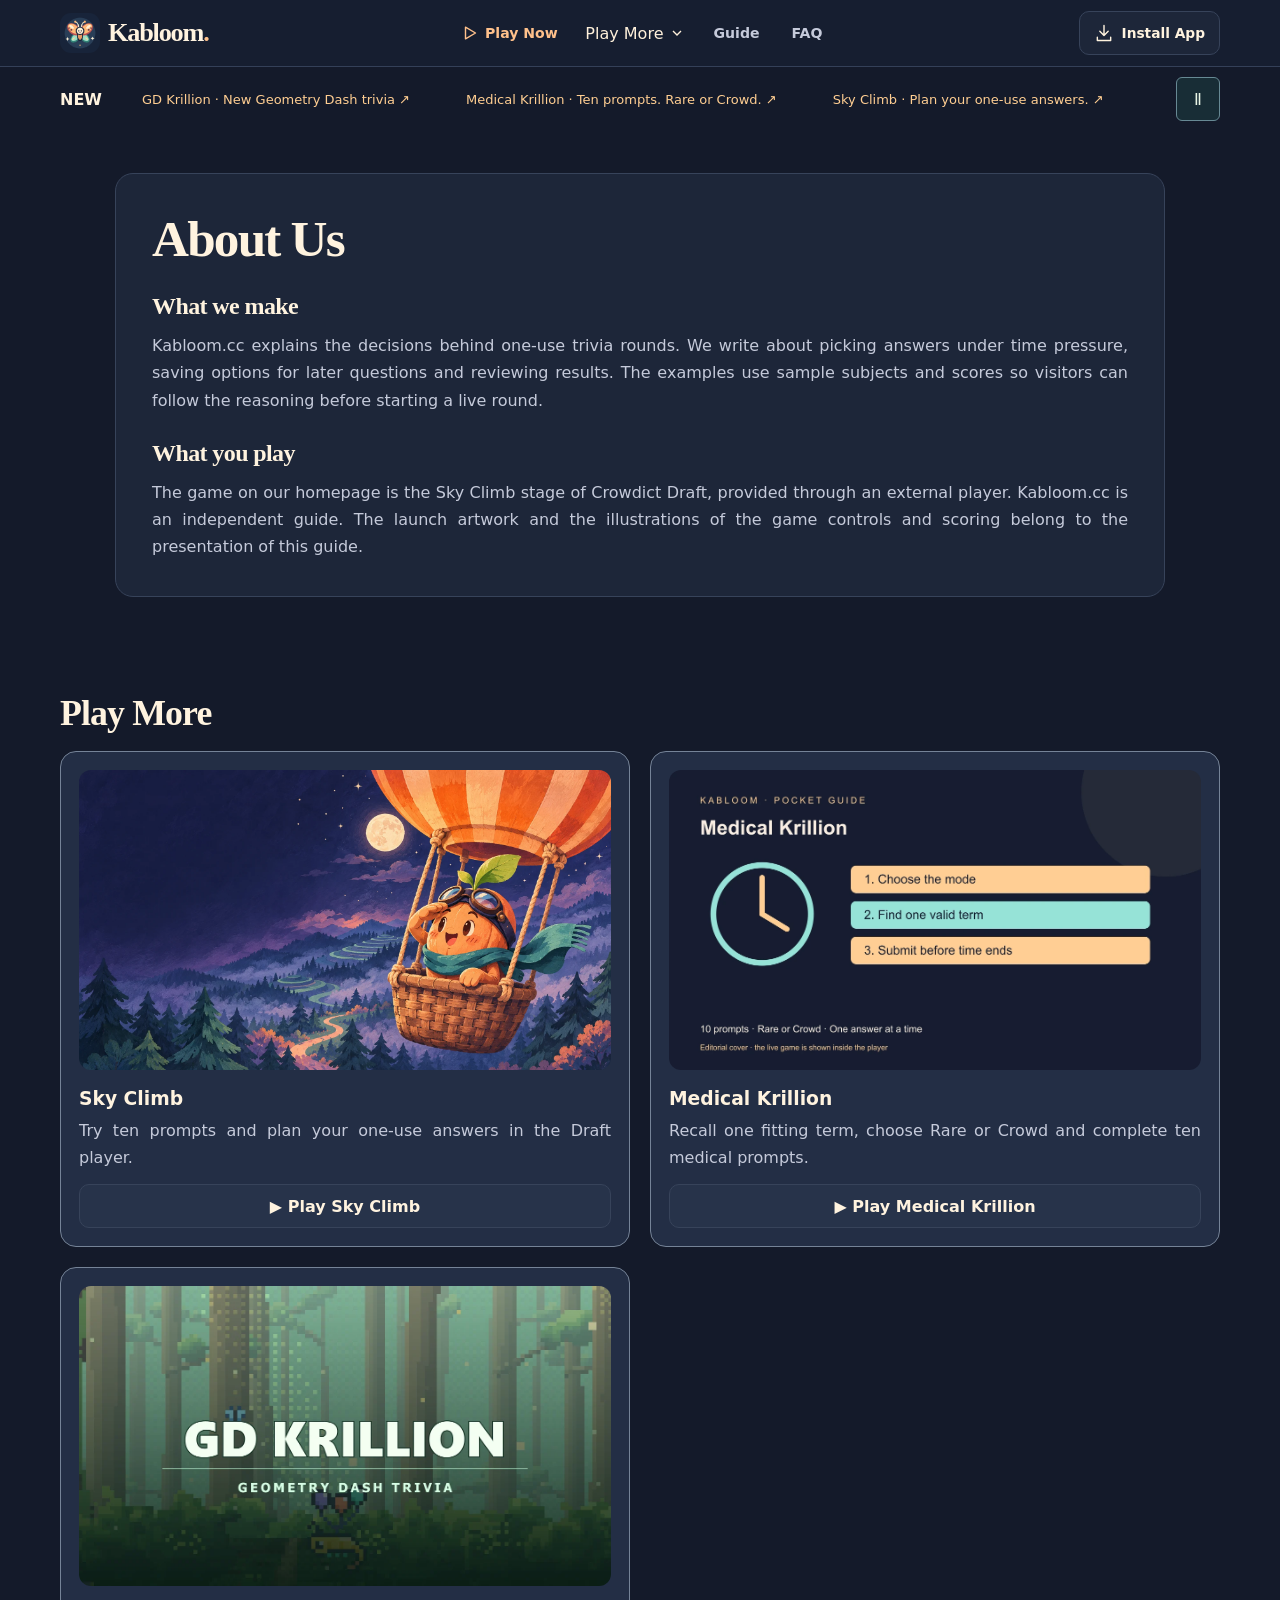
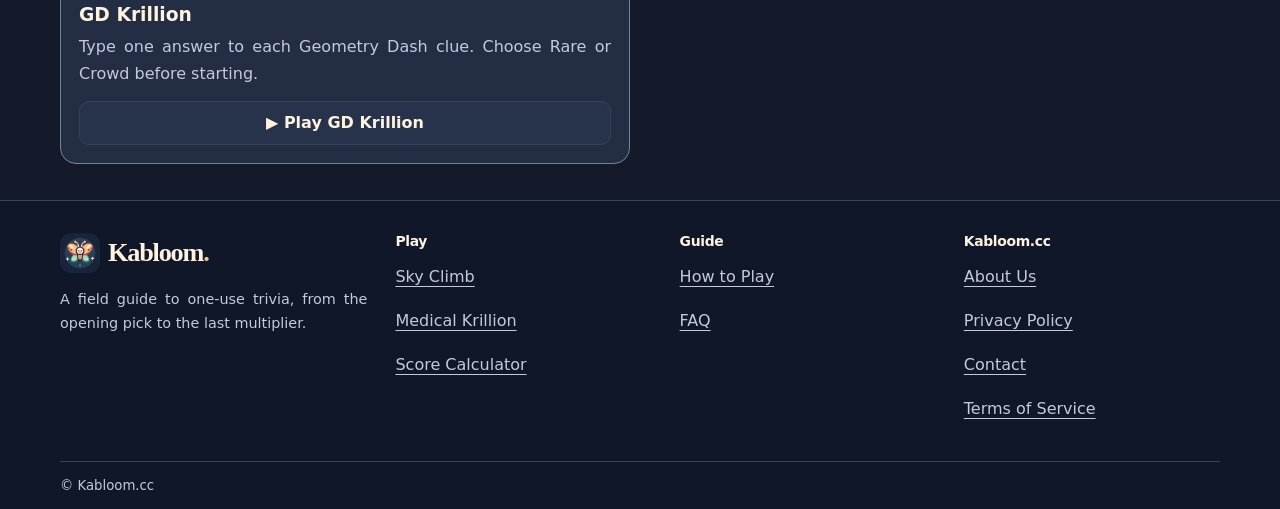
==== commit 7459d1fc: "add gd game" ====
--- a/about/index.html
+++ b/about/index.html
@@ -9,10 +9,10 @@
 <link rel="apple-touch-icon" href="/images/kabloom-icon-192.png"><link rel="manifest" href="/manifest.webmanifest">
 <link rel="stylesheet" href="/site.css?v=8ad3ec94f622"><link rel="stylesheet" href="/medical-guide.css?v=2ea54ebb9d00"><script defer src="/medical-guide.js?v=2ea54ebb9d00"></script><script defer data-domain="kabloom.cc" data-api="https://data.1back.link/api/send" src="https://data.1back.link/js/app.js"></script><script type="module" src="/site.mjs?v=8ad3ec94f622"></script></head>
 <body><a class="skip" href="#main">Skip to content</a><header class="top"><div class="top-inner wrap">
-  <a href="/" class="brand"><img src="/images/kabloom-logo.webp" width="40" height="40" alt=""><span>Kabloom<span class="brand-dot">.</span></span></a><nav aria-label="Primary navigation"><a class="play-link" href="/#play"><svg viewBox="0 0 24 24" aria-hidden="true" fill="none" stroke="currentColor" stroke-width="1.7" stroke-linecap="round" stroke-linejoin="round"><path d="m9 5 12 7-12 7V5Z"/></svg><span>Play Now</span></a><details class="medical-more"><summary>Play More <svg viewBox="0 0 24 24" aria-hidden="true" fill="none" stroke="currentColor" stroke-width="2"><path d="m6 9 6 6 6-6"/></svg></summary><div><a href="/">Sky Climb</a><a href="/medical-krillion/">Medical Krillion</a></div></details><a class="guide-link" href="/#guide">Guide</a><a class="faq-link" href="/#faq">FAQ</a></nav>
+  <a href="/" class="brand"><img src="/images/kabloom-logo.webp" width="40" height="40" alt=""><span>Kabloom<span class="brand-dot">.</span></span></a><nav aria-label="Primary navigation"><a class="play-link" href="/#play"><svg viewBox="0 0 24 24" aria-hidden="true" fill="none" stroke="currentColor" stroke-width="1.7" stroke-linecap="round" stroke-linejoin="round"><path d="m9 5 12 7-12 7V5Z"/></svg><span>Play Now</span></a><details class="medical-more"><summary>Play More <svg viewBox="0 0 24 24" aria-hidden="true" fill="none" stroke="currentColor" stroke-width="2"><path d="m6 9 6 6 6-6"/></svg></summary><div><a href="/">Sky Climb</a><a href="/medical-krillion/">Medical Krillion</a><a href="/gd-krillion/">GD Krillion</a></div></details><a class="guide-link" href="/#guide">Guide</a><a class="faq-link" href="/#faq">FAQ</a></nav>
   <button class="button install" type="button" data-install><svg viewBox="0 0 24 24" aria-hidden="true" fill="none" stroke="currentColor" stroke-width="1.7" stroke-linecap="round" stroke-linejoin="round"><path d="M12 3v12m-5-5 5 5 5-5M4 17v4h16v-4"/></svg><span>Install App</span></button>
-</div></header><aside class="medical-updates wrap" aria-label="Game updates" data-paused="false"><strong>NEW</strong><div class="update-window"><div class="update-track"><div class="update-group" ><a href="/medical-krillion/" target="_blank" rel="noopener noreferrer" >Medical Krillion · Ten prompts. Rare or Crowd. ↗</a><a href="/#play" target="_blank" rel="noopener noreferrer" >Sky Climb · Plan your one-use answers. ↗</a></div><div class="update-group" aria-hidden="true"><a href="/medical-krillion/" target="_blank" rel="noopener noreferrer" tabindex="-1">Medical Krillion · Ten prompts. Rare or Crowd. ↗</a><a href="/#play" target="_blank" rel="noopener noreferrer" tabindex="-1">Sky Climb · Plan your one-use answers. ↗</a></div></div></div><button type="button" data-pause-updates aria-label="Pause updates" title="Pause updates" aria-pressed="false">Ⅱ</button></aside><main id="main" class="reading wrap info"><article class="panel prose"><h1>About Us</h1>
-      <section><h2>What we make</h2><p>Kabloom.cc explains the decisions behind one-use trivia rounds. We write about picking answers under time pressure, saving options for later questions and reviewing results. The examples use sample subjects and scores so visitors can follow the reasoning before starting a live round.</p></section><section><h2>What you play</h2><p>The game on our homepage is the Sky Climb stage of Crowdict Draft, provided through an external player. Kabloom.cc is an independent guide. The launch artwork and the illustrations of the game controls and scoring belong to the presentation of this guide.</p></section></article></main><section class="wrap medical-collection" aria-labelledby="more-games-title"><h2 id="more-games-title">Play More</h2><div class="medical-card-grid"><article><a href="/"><img src="/images/kabloom-sky-climb-cover.webp" alt="Sky Climb cover with a flying seed" width="1200" height="675" loading="lazy"></a><h3>Sky Climb</h3><p>Try ten prompts and plan your one-use answers in the Draft player.</p><a class="button secondary" href="/">▶ Play Sky Climb</a></article><article><a href="/medical-krillion/"><img src="/medical-art/medical-krillion-cover.webp" alt="Medical Krillion pocket guide cover with a timer and reminders" width="1200" height="675" loading="lazy"></a><h3>Medical Krillion</h3><p>Recall one fitting term, choose Rare or Crowd and complete ten medical prompts.</p><a class="button secondary" href="/medical-krillion/">▶ Play Medical Krillion</a></article></div></section><footer class="footer"><div class="footer-grid wrap">
+</div></header><aside class="medical-updates wrap" aria-label="Game updates" data-paused="false"><strong>NEW</strong><div class="update-window"><div class="update-track"><div class="update-group" ><a href="/gd-krillion/" target="_blank" rel="noopener noreferrer">GD Krillion · New Geometry Dash trivia ↗</a><a href="/medical-krillion/" target="_blank" rel="noopener noreferrer" >Medical Krillion · Ten prompts. Rare or Crowd. ↗</a><a href="/#play" target="_blank" rel="noopener noreferrer" >Sky Climb · Plan your one-use answers. ↗</a></div><div class="update-group" aria-hidden="true"><a href="/gd-krillion/" target="_blank" rel="noopener noreferrer" tabindex="-1">GD Krillion · New Geometry Dash trivia ↗</a><a href="/medical-krillion/" target="_blank" rel="noopener noreferrer" tabindex="-1">Medical Krillion · Ten prompts. Rare or Crowd. ↗</a><a href="/#play" target="_blank" rel="noopener noreferrer" tabindex="-1">Sky Climb · Plan your one-use answers. ↗</a></div></div></div><button type="button" data-pause-updates aria-label="Pause updates" title="Pause updates" aria-pressed="false">Ⅱ</button></aside><main id="main" class="reading wrap info"><article class="panel prose"><h1>About Us</h1>
+      <section><h2>What we make</h2><p>Kabloom.cc explains the decisions behind one-use trivia rounds. We write about picking answers under time pressure, saving options for later questions and reviewing results. The examples use sample subjects and scores so visitors can follow the reasoning before starting a live round.</p></section><section><h2>What you play</h2><p>The game on our homepage is the Sky Climb stage of Crowdict Draft, provided through an external player. Kabloom.cc is an independent guide. The launch artwork and the illustrations of the game controls and scoring belong to the presentation of this guide.</p></section></article></main><section class="wrap medical-collection" aria-labelledby="more-games-title"><h2 id="more-games-title">Play More</h2><div class="medical-card-grid"><article><a href="/"><img src="/images/kabloom-sky-climb-cover.webp" alt="Sky Climb cover with a flying seed" width="1200" height="675" loading="lazy"></a><h3>Sky Climb</h3><p>Try ten prompts and plan your one-use answers in the Draft player.</p><a class="button secondary" href="/">▶ Play Sky Climb</a></article><article><a href="/medical-krillion/"><img src="/medical-art/medical-krillion-cover.webp" alt="Medical Krillion pocket guide cover with a timer and reminders" width="1200" height="675" loading="lazy"></a><h3>Medical Krillion</h3><p>Recall one fitting term, choose Rare or Crowd and complete ten medical prompts.</p><a class="button secondary" href="/medical-krillion/">▶ Play Medical Krillion</a></article><article><a href="/gd-krillion/"><img src="/gd-art/gd-krillion-cover.webp" alt="GD Krillion title over the game’s pixel-art forest" width="1200" height="675" loading="lazy"></a><h3>GD Krillion</h3><p>Type one answer to each Geometry Dash clue. Choose Rare or Crowd before starting.</p><a class="button secondary" href="/gd-krillion/">▶ Play GD Krillion</a></article></div></section><footer class="footer"><div class="footer-grid wrap">
   <div><a href="/" class="brand"><img src="/images/kabloom-logo.webp" width="40" height="40" alt=""><span>Kabloom<span class="brand-dot">.</span></span></a><p>A field guide to one-use trivia, from the opening pick to the last multiplier.</p></div>
   <nav aria-label="Game"><h2>Play</h2><a href="/#play">Sky Climb</a><a href="/medical-krillion/">Medical Krillion</a><a href="/#calculator">Score Calculator</a></nav>
   <nav aria-label="Guide"><h2>Guide</h2><a href="/#guide">How to Play</a><a href="/#faq">FAQ</a></nav>
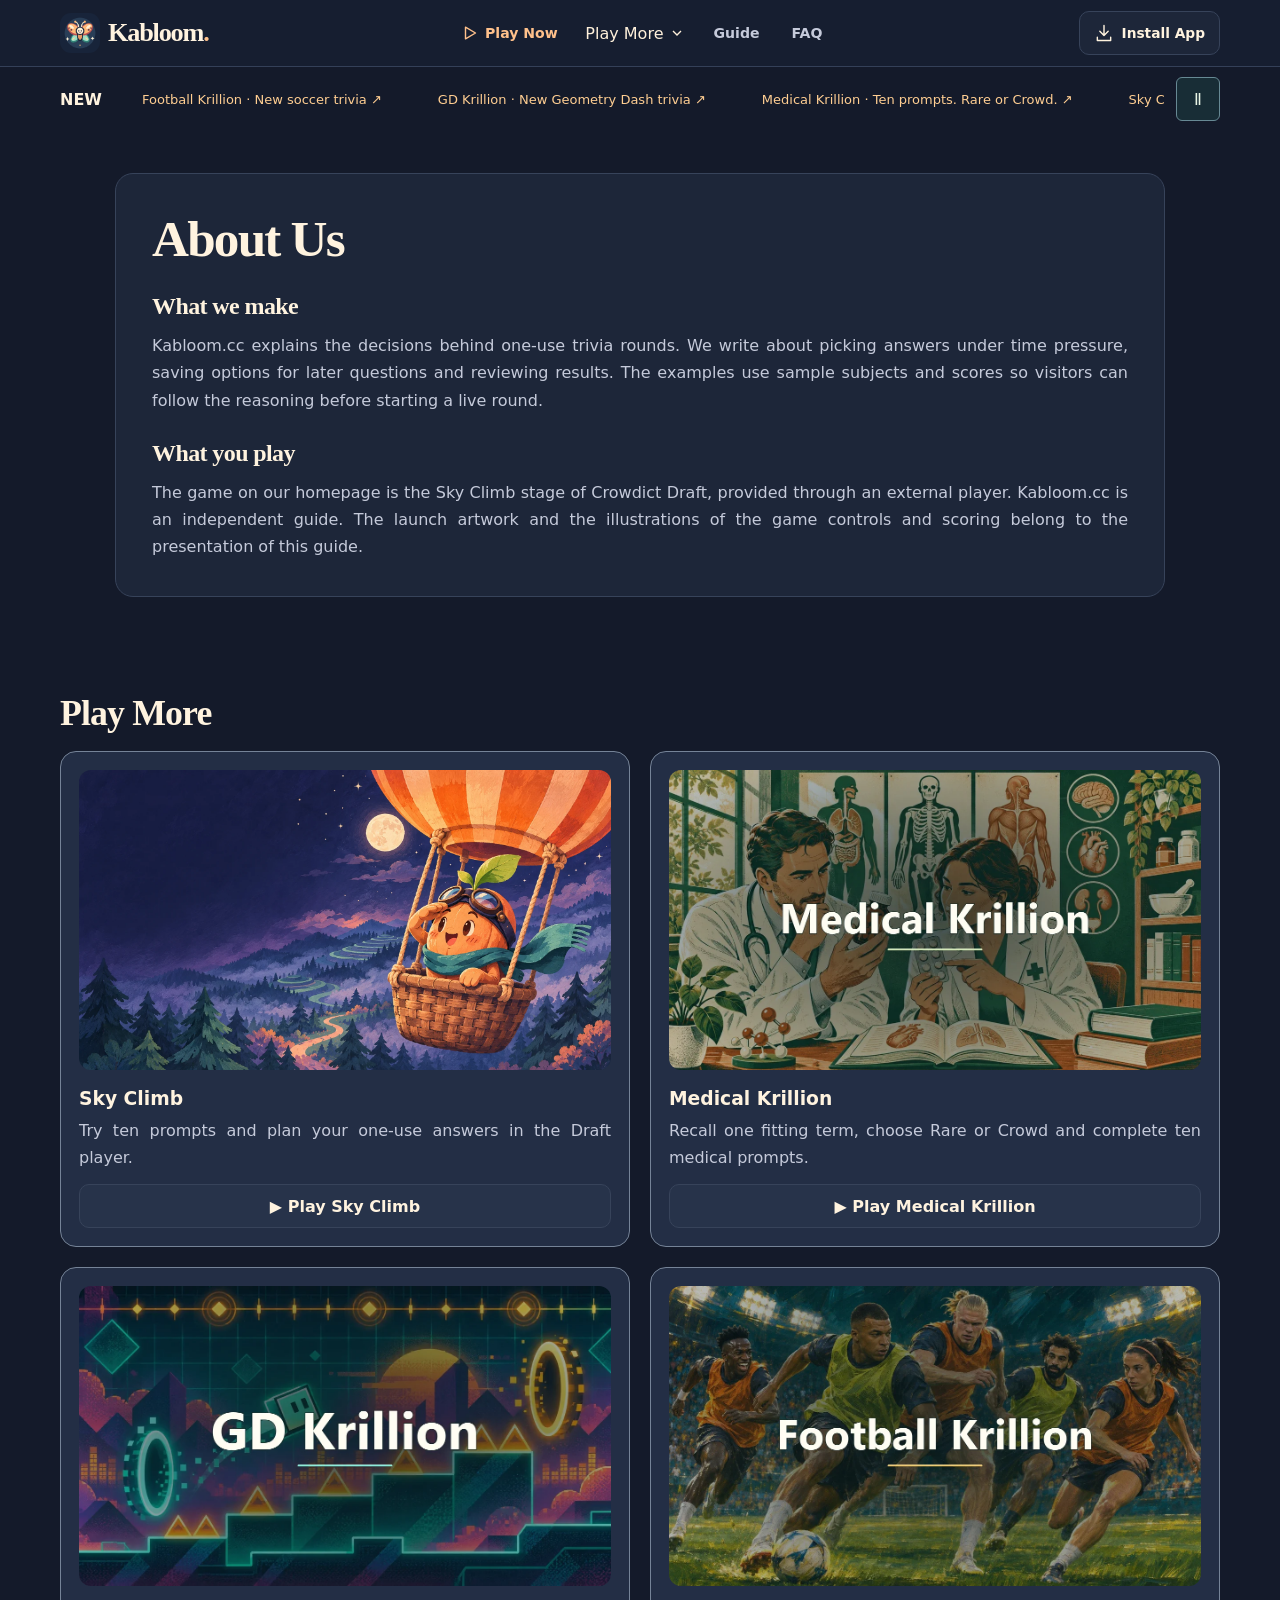
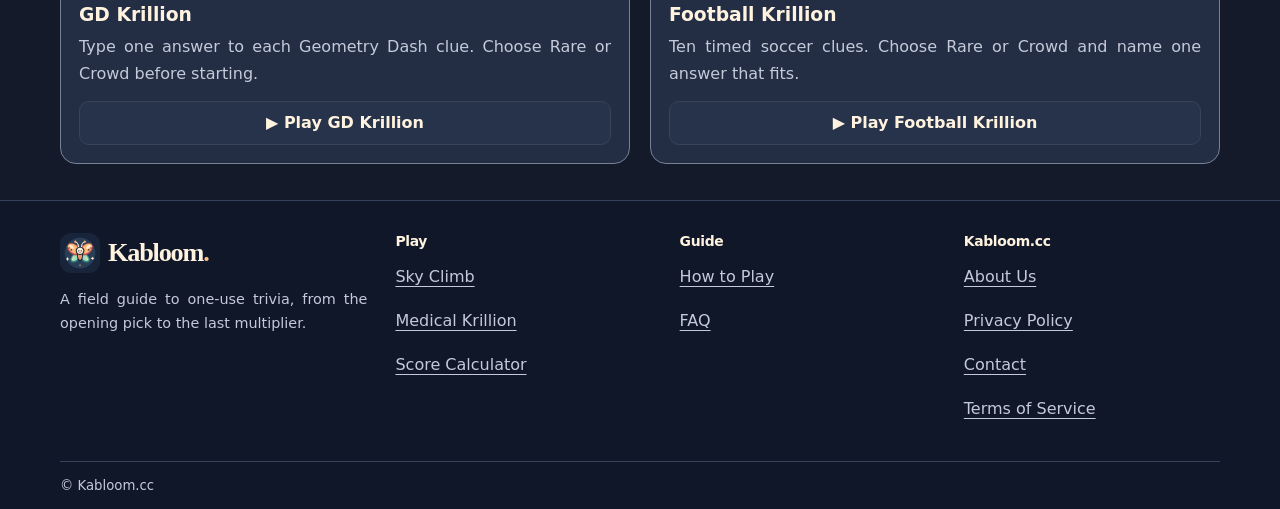
==== commit 370a4711: "Add Football Krillion and themed quiz covers" ====
--- a/about/index.html
+++ b/about/index.html
@@ -7,12 +7,12 @@
 <meta property="og:image" content="https://kabloom.cc/images/kabloom-sky-climb-cover.webp"><meta name="twitter:card" content="summary_large_image">
 <link rel="icon" type="image/svg+xml" href="/images/kabloom-logo.svg">
 <link rel="apple-touch-icon" href="/images/kabloom-icon-192.png"><link rel="manifest" href="/manifest.webmanifest">
-<link rel="stylesheet" href="/site.css?v=8ad3ec94f622"><link rel="stylesheet" href="/medical-guide.css?v=2ea54ebb9d00"><script defer src="/medical-guide.js?v=2ea54ebb9d00"></script><script defer data-domain="kabloom.cc" data-api="https://data.1back.link/api/send" src="https://data.1back.link/js/app.js"></script><script type="module" src="/site.mjs?v=8ad3ec94f622"></script></head>
+<link rel="stylesheet" href="/site.css?v=8ad3ec94f622"><link rel="stylesheet" href="/medical-guide.css?v=0673bd8649d3"><script defer src="/medical-guide.js?v=0673bd8649d3"></script><script defer data-domain="kabloom.cc" data-api="https://data.1back.link/api/send" src="https://data.1back.link/js/app.js"></script><script type="module" src="/site.mjs?v=8ad3ec94f622"></script></head>
 <body><a class="skip" href="#main">Skip to content</a><header class="top"><div class="top-inner wrap">
-  <a href="/" class="brand"><img src="/images/kabloom-logo.webp" width="40" height="40" alt=""><span>Kabloom<span class="brand-dot">.</span></span></a><nav aria-label="Primary navigation"><a class="play-link" href="/#play"><svg viewBox="0 0 24 24" aria-hidden="true" fill="none" stroke="currentColor" stroke-width="1.7" stroke-linecap="round" stroke-linejoin="round"><path d="m9 5 12 7-12 7V5Z"/></svg><span>Play Now</span></a><details class="medical-more"><summary>Play More <svg viewBox="0 0 24 24" aria-hidden="true" fill="none" stroke="currentColor" stroke-width="2"><path d="m6 9 6 6 6-6"/></svg></summary><div><a href="/">Sky Climb</a><a href="/medical-krillion/">Medical Krillion</a><a href="/gd-krillion/">GD Krillion</a></div></details><a class="guide-link" href="/#guide">Guide</a><a class="faq-link" href="/#faq">FAQ</a></nav>
+  <a href="/" class="brand"><img src="/images/kabloom-logo.webp" width="40" height="40" alt=""><span>Kabloom<span class="brand-dot">.</span></span></a><nav aria-label="Primary navigation"><a class="play-link" href="/#play"><svg viewBox="0 0 24 24" aria-hidden="true" fill="none" stroke="currentColor" stroke-width="1.7" stroke-linecap="round" stroke-linejoin="round"><path d="m9 5 12 7-12 7V5Z"/></svg><span>Play Now</span></a><details class="medical-more"><summary>Play More <svg viewBox="0 0 24 24" aria-hidden="true" fill="none" stroke="currentColor" stroke-width="2"><path d="m6 9 6 6 6-6"/></svg></summary><div><a href="/">Sky Climb</a><a href="/medical-krillion/">Medical Krillion</a><a href="/gd-krillion/">GD Krillion</a><a href="/football-krillion/">Football Krillion</a></div></details><a class="guide-link" href="/#guide">Guide</a><a class="faq-link" href="/#faq">FAQ</a></nav>
   <button class="button install" type="button" data-install><svg viewBox="0 0 24 24" aria-hidden="true" fill="none" stroke="currentColor" stroke-width="1.7" stroke-linecap="round" stroke-linejoin="round"><path d="M12 3v12m-5-5 5 5 5-5M4 17v4h16v-4"/></svg><span>Install App</span></button>
-</div></header><aside class="medical-updates wrap" aria-label="Game updates" data-paused="false"><strong>NEW</strong><div class="update-window"><div class="update-track"><div class="update-group" ><a href="/gd-krillion/" target="_blank" rel="noopener noreferrer">GD Krillion · New Geometry Dash trivia ↗</a><a href="/medical-krillion/" target="_blank" rel="noopener noreferrer" >Medical Krillion · Ten prompts. Rare or Crowd. ↗</a><a href="/#play" target="_blank" rel="noopener noreferrer" >Sky Climb · Plan your one-use answers. ↗</a></div><div class="update-group" aria-hidden="true"><a href="/gd-krillion/" target="_blank" rel="noopener noreferrer" tabindex="-1">GD Krillion · New Geometry Dash trivia ↗</a><a href="/medical-krillion/" target="_blank" rel="noopener noreferrer" tabindex="-1">Medical Krillion · Ten prompts. Rare or Crowd. ↗</a><a href="/#play" target="_blank" rel="noopener noreferrer" tabindex="-1">Sky Climb · Plan your one-use answers. ↗</a></div></div></div><button type="button" data-pause-updates aria-label="Pause updates" title="Pause updates" aria-pressed="false">Ⅱ</button></aside><main id="main" class="reading wrap info"><article class="panel prose"><h1>About Us</h1>
-      <section><h2>What we make</h2><p>Kabloom.cc explains the decisions behind one-use trivia rounds. We write about picking answers under time pressure, saving options for later questions and reviewing results. The examples use sample subjects and scores so visitors can follow the reasoning before starting a live round.</p></section><section><h2>What you play</h2><p>The game on our homepage is the Sky Climb stage of Crowdict Draft, provided through an external player. Kabloom.cc is an independent guide. The launch artwork and the illustrations of the game controls and scoring belong to the presentation of this guide.</p></section></article></main><section class="wrap medical-collection" aria-labelledby="more-games-title"><h2 id="more-games-title">Play More</h2><div class="medical-card-grid"><article><a href="/"><img src="/images/kabloom-sky-climb-cover.webp" alt="Sky Climb cover with a flying seed" width="1200" height="675" loading="lazy"></a><h3>Sky Climb</h3><p>Try ten prompts and plan your one-use answers in the Draft player.</p><a class="button secondary" href="/">▶ Play Sky Climb</a></article><article><a href="/medical-krillion/"><img src="/medical-art/medical-krillion-cover.webp" alt="Medical Krillion pocket guide cover with a timer and reminders" width="1200" height="675" loading="lazy"></a><h3>Medical Krillion</h3><p>Recall one fitting term, choose Rare or Crowd and complete ten medical prompts.</p><a class="button secondary" href="/medical-krillion/">▶ Play Medical Krillion</a></article><article><a href="/gd-krillion/"><img src="/gd-art/gd-krillion-cover.webp" alt="GD Krillion title over the game’s pixel-art forest" width="1200" height="675" loading="lazy"></a><h3>GD Krillion</h3><p>Type one answer to each Geometry Dash clue. Choose Rare or Crowd before starting.</p><a class="button secondary" href="/gd-krillion/">▶ Play GD Krillion</a></article></div></section><footer class="footer"><div class="footer-grid wrap">
+</div></header><aside class="medical-updates wrap" aria-label="Game updates" data-paused="false"><strong>NEW</strong><div class="update-window"><div class="update-track"><div class="update-group" ><a href="/football-krillion/" target="_blank" rel="noopener noreferrer">Football Krillion · New soccer trivia ↗</a><a href="/gd-krillion/" target="_blank" rel="noopener noreferrer">GD Krillion · New Geometry Dash trivia ↗</a><a href="/medical-krillion/" target="_blank" rel="noopener noreferrer" >Medical Krillion · Ten prompts. Rare or Crowd. ↗</a><a href="/#play" target="_blank" rel="noopener noreferrer" >Sky Climb · Plan your one-use answers. ↗</a></div><div class="update-group" aria-hidden="true"><a href="/football-krillion/" target="_blank" rel="noopener noreferrer" tabindex="-1">Football Krillion · New soccer trivia ↗</a><a href="/gd-krillion/" target="_blank" rel="noopener noreferrer" tabindex="-1">GD Krillion · New Geometry Dash trivia ↗</a><a href="/medical-krillion/" target="_blank" rel="noopener noreferrer" tabindex="-1">Medical Krillion · Ten prompts. Rare or Crowd. ↗</a><a href="/#play" target="_blank" rel="noopener noreferrer" tabindex="-1">Sky Climb · Plan your one-use answers. ↗</a></div></div></div><button type="button" data-pause-updates aria-label="Pause updates" title="Pause updates" aria-pressed="false">Ⅱ</button></aside><main id="main" class="reading wrap info"><article class="panel prose"><h1>About Us</h1>
+      <section><h2>What we make</h2><p>Kabloom.cc explains the decisions behind one-use trivia rounds. We write about picking answers under time pressure, saving options for later questions and reviewing results. The examples use sample subjects and scores so visitors can follow the reasoning before starting a live round.</p></section><section><h2>What you play</h2><p>The game on our homepage is the Sky Climb stage of Crowdict Draft, provided through an external player. Kabloom.cc is an independent guide. The launch artwork and the illustrations of the game controls and scoring belong to the presentation of this guide.</p></section></article></main><section class="wrap medical-collection" aria-labelledby="more-games-title"><h2 id="more-games-title">Play More</h2><div class="medical-card-grid"><article><a href="/"><img src="/images/kabloom-sky-climb-cover.webp" alt="Sky Climb cover with a flying seed" width="1200" height="675" loading="lazy"></a><h3>Sky Climb</h3><p>Try ten prompts and plan your one-use answers in the Draft player.</p><a class="button secondary" href="/">▶ Play Sky Climb</a></article><article><a href="/medical-krillion/"><img src="/medical-art/medical-krillion-cover.webp" alt="Medical Krillion title over an illustration of a doctor and pharmacist" width="1200" height="675" loading="lazy"></a><h3>Medical Krillion</h3><p>Recall one fitting term, choose Rare or Crowd and complete ten medical prompts.</p><a class="button secondary" href="/medical-krillion/">▶ Play Medical Krillion</a></article><article><a href="/gd-krillion/"><img src="/gd-art/gd-krillion-cover.webp" alt="GD Krillion title over a geometric rhythm-platformer scene" width="1200" height="675" loading="lazy"></a><h3>GD Krillion</h3><p>Type one answer to each Geometry Dash clue. Choose Rare or Crowd before starting.</p><a class="button secondary" href="/gd-krillion/">▶ Play GD Krillion</a></article><article><a href="/football-krillion/"><img src="/football-art/football-krillion-cover.webp" alt="Football Krillion title over an illustrated soccer exhibition" width="1200" height="675" loading="lazy"></a><h3>Football Krillion</h3><p>Ten timed soccer clues. Choose Rare or Crowd and name one answer that fits.</p><a class="button secondary" href="/football-krillion/">▶ Play Football Krillion</a></article></div></section><footer class="footer"><div class="footer-grid wrap">
   <div><a href="/" class="brand"><img src="/images/kabloom-logo.webp" width="40" height="40" alt=""><span>Kabloom<span class="brand-dot">.</span></span></a><p>A field guide to one-use trivia, from the opening pick to the last multiplier.</p></div>
   <nav aria-label="Game"><h2>Play</h2><a href="/#play">Sky Climb</a><a href="/medical-krillion/">Medical Krillion</a><a href="/#calculator">Score Calculator</a></nav>
   <nav aria-label="Guide"><h2>Guide</h2><a href="/#guide">How to Play</a><a href="/#faq">FAQ</a></nav>
